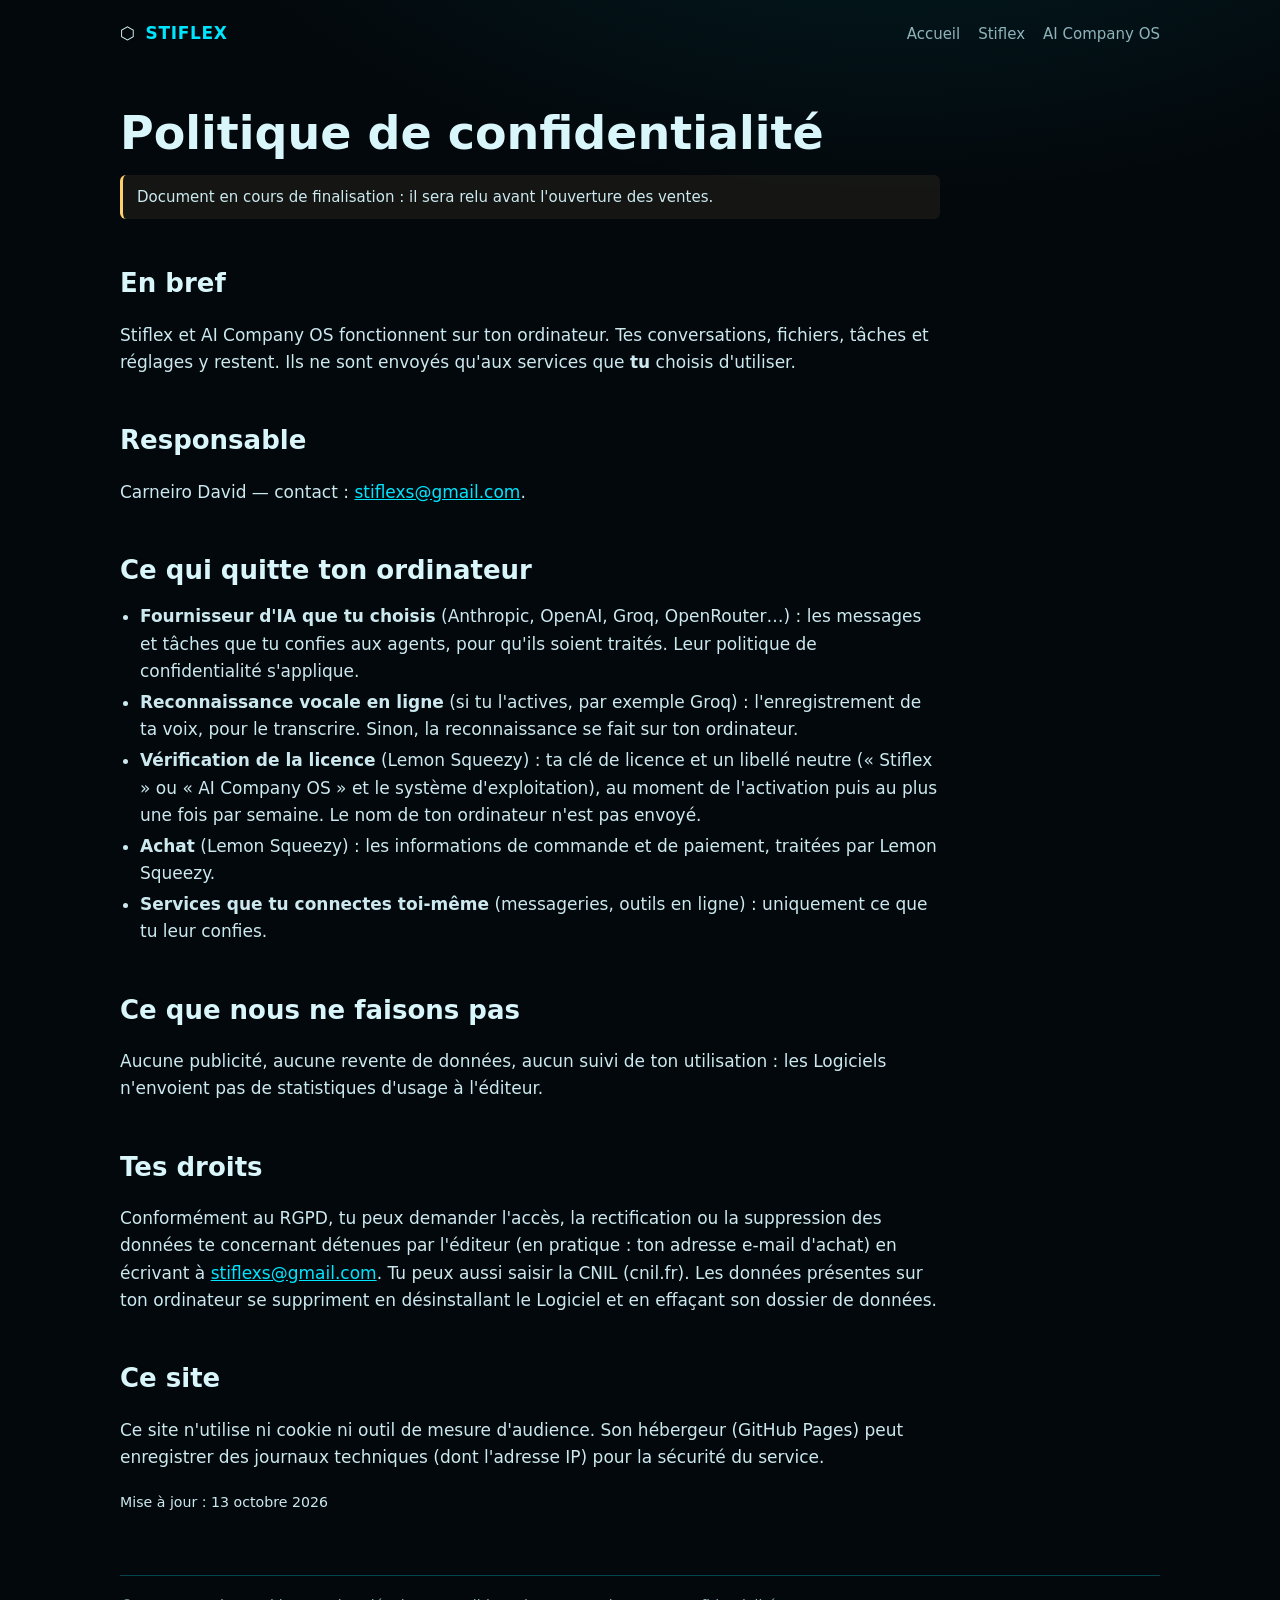
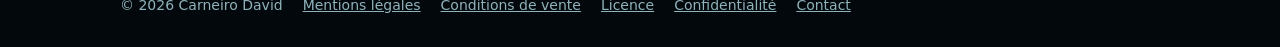
==== confidentialite.html @ 4da31a66 "Site Stiflex : présentation des produits, conditions de vente, licence, confidentialité, mentions lé" ====
<!doctype html>
<html lang="fr">
<head>
<meta charset="utf-8">
<meta name="viewport" content="width=device-width, initial-scale=1">
<title>Politique de confidentialité</title>
<meta name="description" content="Comment Stiflex et AI Company OS traitent tes données.">
<link rel="stylesheet" href="style.css">
</head>
<body>
<div class="page">
<header class="haut">
  <a class="marque" href="index.html">⬡ <span>STIFLEX</span></a>
  <nav class="menu" aria-label="Navigation"><a href="index.html">Accueil</a><a href="stiflex.html">Stiflex</a><a href="ai-company-os.html">AI Company OS</a></nav>
</header>
<main>
<div class="doc">
<h1>Politique de confidentialité</h1>
<p class="note">Document en cours de finalisation : il sera relu avant l'ouverture des ventes.</p>
<h2>En bref</h2>
<p>Stiflex et AI Company OS fonctionnent sur ton ordinateur. Tes conversations, fichiers, tâches et réglages y restent. Ils ne sont envoyés qu'aux services que <strong>tu</strong> choisis d'utiliser.</p>
<h2>Responsable</h2>
<p>Carneiro David — contact : <a href="mailto:stiflexs@gmail.com">stiflexs@gmail.com</a>.</p>
<h2>Ce qui quitte ton ordinateur</h2>
<ul class="liste">
  <li><strong>Fournisseur d'IA que tu choisis</strong> (Anthropic, OpenAI, Groq, OpenRouter…) : les messages et tâches que tu confies aux agents, pour qu'ils soient traités. Leur politique de confidentialité s'applique.</li>
  <li><strong>Reconnaissance vocale en ligne</strong> (si tu l'actives, par exemple Groq) : l'enregistrement de ta voix, pour le transcrire. Sinon, la reconnaissance se fait sur ton ordinateur.</li>
  <li><strong>Vérification de la licence</strong> (Lemon Squeezy) : ta clé de licence et un libellé neutre (« Stiflex » ou « AI Company OS » et le système d'exploitation), au moment de l'activation puis au plus une fois par semaine. Le nom de ton ordinateur n'est pas envoyé.</li>
  <li><strong>Achat</strong> (Lemon Squeezy) : les informations de commande et de paiement, traitées par Lemon Squeezy.</li>
  <li><strong>Services que tu connectes toi-même</strong> (messageries, outils en ligne) : uniquement ce que tu leur confies.</li>
</ul>
<h2>Ce que nous ne faisons pas</h2>
<p>Aucune publicité, aucune revente de données, aucun suivi de ton utilisation : les Logiciels n'envoient pas de statistiques d'usage à l'éditeur.</p>
<h2>Tes droits</h2>
<p>Conformément au RGPD, tu peux demander l'accès, la rectification ou la suppression des données te concernant détenues par l'éditeur (en pratique : ton adresse e-mail d'achat) en écrivant à <a href="mailto:stiflexs@gmail.com">stiflexs@gmail.com</a>. Tu peux aussi saisir la CNIL (cnil.fr). Les données présentes sur ton ordinateur se suppriment en désinstallant le Logiciel et en effaçant son dossier de données.</p>
<h2>Ce site</h2>
<p>Ce site n'utilise ni cookie ni outil de mesure d'audience. Son hébergeur (GitHub Pages) peut enregistrer des journaux techniques (dont l'adresse IP) pour la sécurité du service.</p>
<p><small>Mise à jour : 13 octobre 2026</small></p>
</div>
</main>
<footer class="bas">
  <span>© 2026 Carneiro David</span><a href="mentions-legales.html">Mentions légales</a><a href="cgv.html">Conditions de vente</a><a href="licence.html">Licence</a><a href="confidentialite.html" aria-current="page">Confidentialité</a><a href="mailto:stiflexs@gmail.com">Contact</a>
</footer>
</div>
</body>
</html>
---- style.css ----
:root {
  --fond: #03080c;
  --carte: #071219;
  --bord: rgba(0, 229, 255, 0.28);
  --cyan: #00e5ff;
  --texte: #d9f6fb;
  --doux: #8fb3bb;
  --alerte: #ffcf6e;
}
* { box-sizing: border-box; }
html { scroll-behavior: smooth; }
body {
  margin: 0;
  background: radial-gradient(1200px 600px at 70% -10%, rgba(0, 229, 255, 0.10), transparent 60%), var(--fond);
  color: var(--texte);
  font: 17px/1.6 system-ui, -apple-system, "Segoe UI", Roboto, sans-serif;
}
a { color: var(--cyan); }
.page { width: min(1040px, 100% - 32px); margin: 0 auto; }
header.haut { display: flex; flex-wrap: wrap; gap: 12px 24px; align-items: center; justify-content: space-between; padding: 20px 0; }
.marque { display: flex; gap: 10px; align-items: center; font-weight: 700; letter-spacing: .04em; color: var(--texte); text-decoration: none; }
.marque span { color: var(--cyan); }
nav.menu { display: flex; flex-wrap: wrap; gap: 4px 18px; font-size: 15px; }
nav.menu a { color: var(--doux); text-decoration: none; }
nav.menu a:hover, nav.menu a[aria-current] { color: var(--cyan); }
h1 { font-size: clamp(30px, 5vw, 46px); line-height: 1.15; margin: 40px 0 14px; }
h2 { font-size: 26px; margin: 44px 0 12px; }
h3 { font-size: 19px; margin: 22px 0 6px; }
.chapo { font-size: 19px; color: var(--doux); max-width: 720px; }
.grille { display: grid; gap: 18px; grid-template-columns: repeat(auto-fit, minmax(280px, 1fr)); margin: 26px 0; }
.carte { background: var(--carte); border: 1px solid var(--bord); border-radius: 14px; padding: 22px; display: flex; flex-direction: column; gap: 10px; }
.carte.pack { border-color: var(--cyan); }
.prix { font-size: 30px; font-weight: 700; }
.prix small { font-size: 14px; color: var(--doux); font-weight: 400; }
ul.liste { padding-left: 20px; margin: 6px 0; }
ul.liste li { margin: 4px 0; }
.bouton { display: inline-block; padding: 10px 18px; border-radius: 9px; border: 1px solid var(--cyan); color: var(--cyan); text-decoration: none; font-weight: 600; text-align: center; }
.bouton.plein { background: var(--cyan); color: #021014; }
.bouton[aria-disabled="true"] { opacity: .55; pointer-events: none; }
.note { border-left: 3px solid var(--alerte); background: rgba(255, 207, 110, 0.07); padding: 10px 14px; border-radius: 6px; color: #f3e2bd; font-size: 15px; }
.a-completer { background: rgba(255, 207, 110, 0.18); color: var(--alerte); padding: 0 4px; border-radius: 4px; font-weight: 600; }
.doc { max-width: 820px; }
.doc p, .doc li { color: #cbe9ef; }
footer.bas { margin: 60px 0 30px; padding-top: 18px; border-top: 1px solid var(--bord); font-size: 14px; color: var(--doux); display: flex; flex-wrap: wrap; gap: 8px 20px; }
footer.bas a { color: var(--doux); }
@media (max-width: 560px) { body { font-size: 16px; } h2 { font-size: 22px; } }
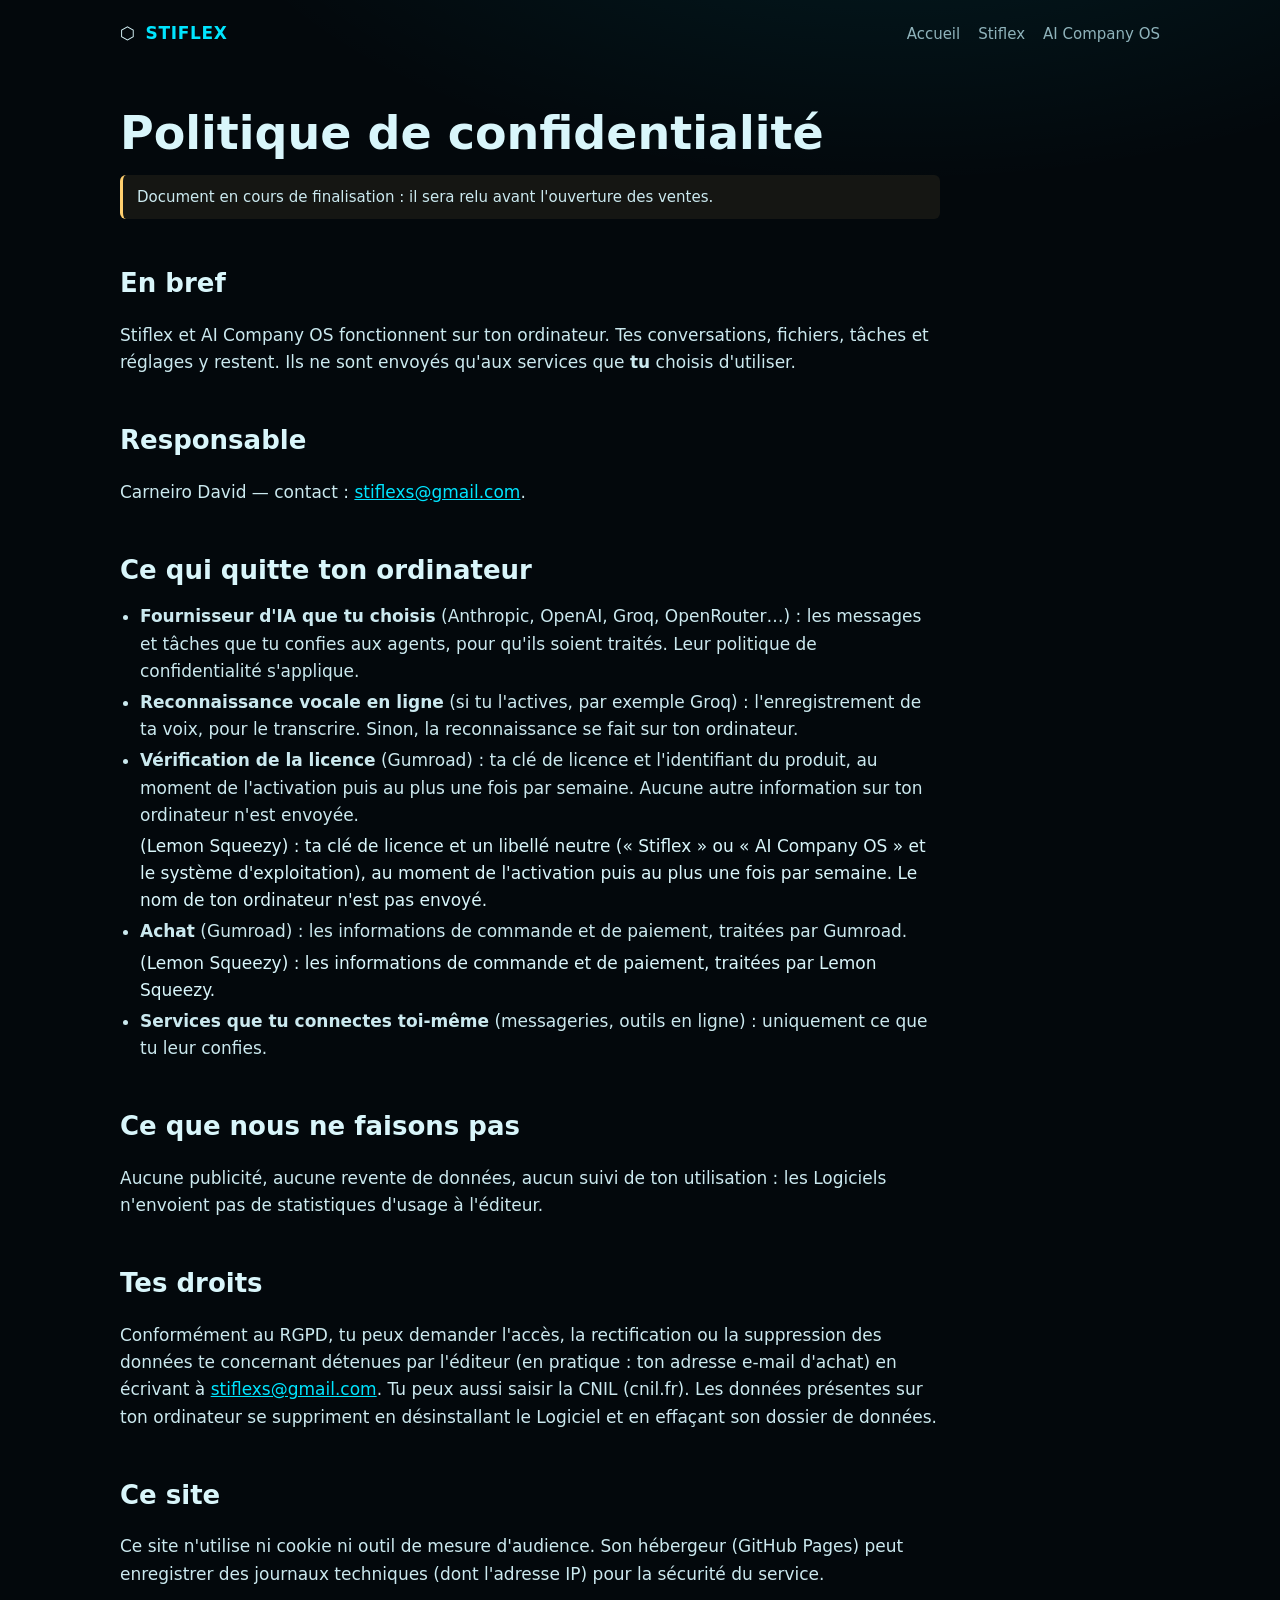
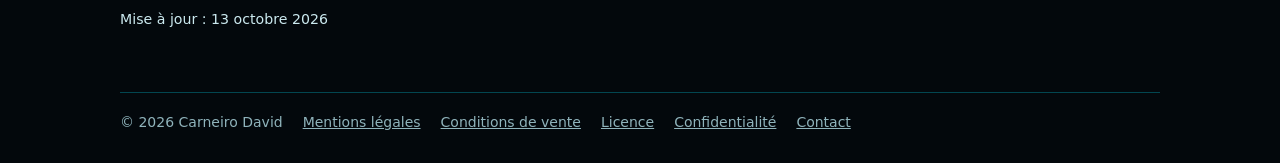
==== commit d948fc60: "Vente par Gumroad (au lieu de Lemon Squeezy) ; transfert de licence par le support Co-Authored-By: C" ====
--- a/confidentialite.html
+++ b/confidentialite.html
@@ -25,8 +25,8 @@
 <ul class="liste">
   <li><strong>Fournisseur d'IA que tu choisis</strong> (Anthropic, OpenAI, Groq, OpenRouter…) : les messages et tâches que tu confies aux agents, pour qu'ils soient traités. Leur politique de confidentialité s'applique.</li>
   <li><strong>Reconnaissance vocale en ligne</strong> (si tu l'actives, par exemple Groq) : l'enregistrement de ta voix, pour le transcrire. Sinon, la reconnaissance se fait sur ton ordinateur.</li>
-  <li><strong>Vérification de la licence</strong> (Lemon Squeezy) : ta clé de licence et un libellé neutre (« Stiflex » ou « AI Company OS » et le système d'exploitation), au moment de l'activation puis au plus une fois par semaine. Le nom de ton ordinateur n'est pas envoyé.</li>
-  <li><strong>Achat</strong> (Lemon Squeezy) : les informations de commande et de paiement, traitées par Lemon Squeezy.</li>
+  <li><strong>Vérification de la licence</strong> (Gumroad) : ta clé de licence et l'identifiant du produit, au moment de l'activation puis au plus une fois par semaine. Aucune autre information sur ton ordinateur n'est envoyée.</li> (Lemon Squeezy) : ta clé de licence et un libellé neutre (« Stiflex » ou « AI Company OS » et le système d'exploitation), au moment de l'activation puis au plus une fois par semaine. Le nom de ton ordinateur n'est pas envoyé.</li>
+  <li><strong>Achat</strong> (Gumroad) : les informations de commande et de paiement, traitées par Gumroad.</li> (Lemon Squeezy) : les informations de commande et de paiement, traitées par Lemon Squeezy.</li>
   <li><strong>Services que tu connectes toi-même</strong> (messageries, outils en ligne) : uniquement ce que tu leur confies.</li>
 </ul>
 <h2>Ce que nous ne faisons pas</h2>
--- a/style.css
+++ b/style.css
@@ -44,3 +44,4 @@
 footer.bas { margin: 60px 0 30px; padding-top: 18px; border-top: 1px solid var(--bord); font-size: 14px; color: var(--doux); display: flex; flex-wrap: wrap; gap: 8px 20px; }
 footer.bas a { color: var(--doux); }
 @media (max-width: 560px) { body { font-size: 16px; } h2 { font-size: 22px; } }
+.carte h2 { margin: 0; }
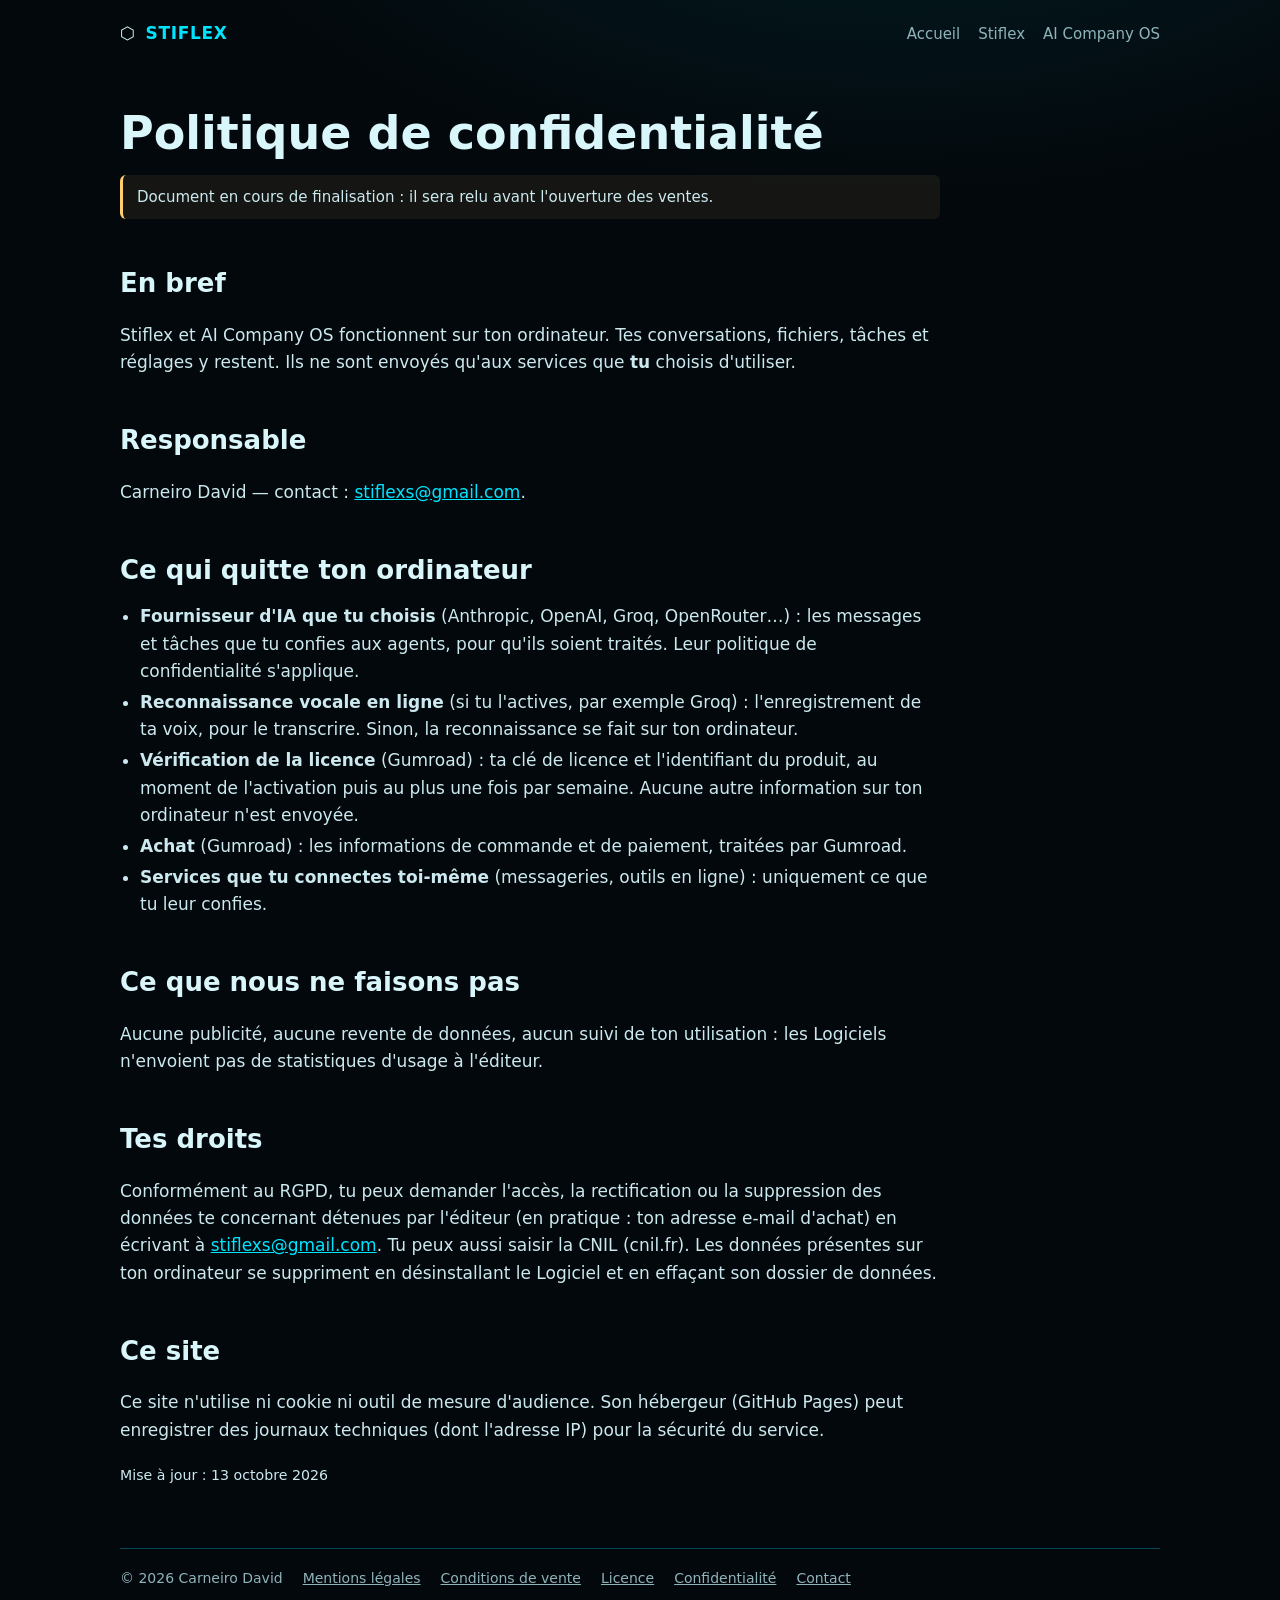
==== commit 4008056b: "Confidentialité : correction des paragraphes Gumroad Co-Authored-By: Claude Opus 5.5 <noreply@anthro" ====
--- a/confidentialite.html
+++ b/confidentialite.html
@@ -25,8 +25,8 @@
 <ul class="liste">
   <li><strong>Fournisseur d'IA que tu choisis</strong> (Anthropic, OpenAI, Groq, OpenRouter…) : les messages et tâches que tu confies aux agents, pour qu'ils soient traités. Leur politique de confidentialité s'applique.</li>
   <li><strong>Reconnaissance vocale en ligne</strong> (si tu l'actives, par exemple Groq) : l'enregistrement de ta voix, pour le transcrire. Sinon, la reconnaissance se fait sur ton ordinateur.</li>
-  <li><strong>Vérification de la licence</strong> (Gumroad) : ta clé de licence et l'identifiant du produit, au moment de l'activation puis au plus une fois par semaine. Aucune autre information sur ton ordinateur n'est envoyée.</li> (Lemon Squeezy) : ta clé de licence et un libellé neutre (« Stiflex » ou « AI Company OS » et le système d'exploitation), au moment de l'activation puis au plus une fois par semaine. Le nom de ton ordinateur n'est pas envoyé.</li>
-  <li><strong>Achat</strong> (Gumroad) : les informations de commande et de paiement, traitées par Gumroad.</li> (Lemon Squeezy) : les informations de commande et de paiement, traitées par Lemon Squeezy.</li>
+  <li><strong>Vérification de la licence</strong> (Gumroad) : ta clé de licence et l'identifiant du produit, au moment de l'activation puis au plus une fois par semaine. Aucune autre information sur ton ordinateur n'est envoyée.</li>
+  <li><strong>Achat</strong> (Gumroad) : les informations de commande et de paiement, traitées par Gumroad.</li>
   <li><strong>Services que tu connectes toi-même</strong> (messageries, outils en ligne) : uniquement ce que tu leur confies.</li>
 </ul>
 <h2>Ce que nous ne faisons pas</h2>
